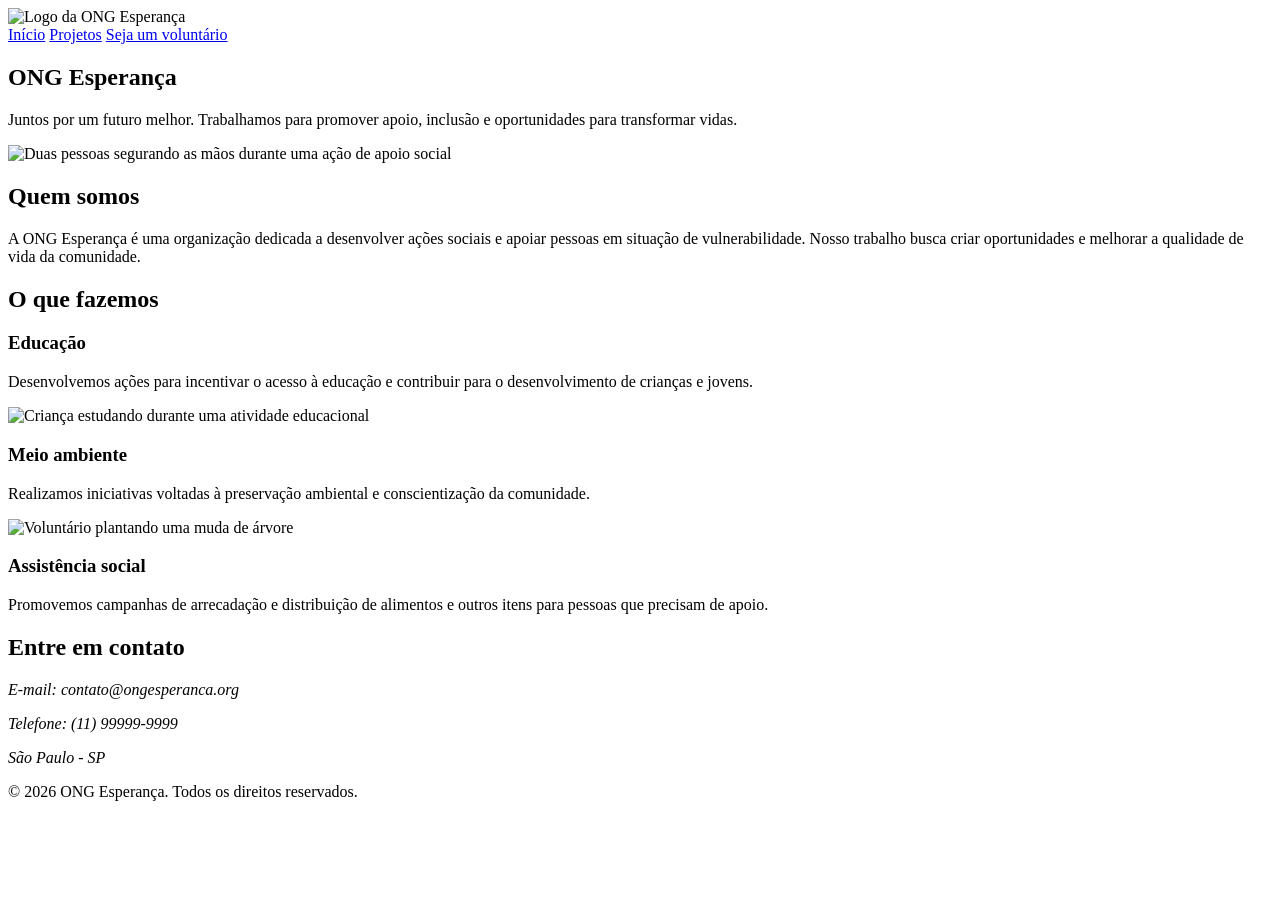
==== index.html @ e415fcd9 "Add files via upload" ====
<!DOCTYPE html>
<html lang="pt-BR">
<head>
    <meta charset="UTF-8">
    <meta name="viewport" content="width=device-width, initial-scale=1.0">
    <meta name="description" content="ONG Esperança - apoio, inclusão e oportunidades para transformar vidas.">
    <title>ONG Esperança | Início</title>
</head>

<body>

    <header>
        <img src="img/logo.png" alt="Logo da ONG Esperança">
        
        <nav aria-label="Navegação principal">
            <a href="index.html">Início</a>
            <a href="projetos.html">Projetos</a>
            <a href="cadastro.html">Seja um voluntário</a>
        </nav>
    </header>

    <main>

        <section>
            <h1>ONG Esperança</h1>

            <p>
                Juntos por um futuro melhor. Trabalhamos para promover
                apoio, inclusão e oportunidades para transformar vidas.
            </p>

            <img src="img/hero-index.jpg"
                 alt="Duas pessoas segurando as mãos durante uma ação de apoio social">
        </section>

        <section>
            <h2>Quem somos</h2>

            <p>
                A ONG Esperança é uma organização dedicada a desenvolver
                ações sociais e apoiar pessoas em situação de vulnerabilidade.
                Nosso trabalho busca criar oportunidades e melhorar a qualidade
                de vida da comunidade.
            </p>
        </section>

        <section>
            <h2>O que fazemos</h2>

            <article>
                <h3>Educação</h3>

                <p>
                    Desenvolvemos ações para incentivar o acesso à educação
                    e contribuir para o desenvolvimento de crianças e jovens.
                </p>

                <img src="img/projetos-educacao.jpg"
                     alt="Criança estudando durante uma atividade educacional">
            </article>

            <article>
                <h3>Meio ambiente</h3>

                <p>
                    Realizamos iniciativas voltadas à preservação ambiental
                    e conscientização da comunidade.
                </p>

                <img src="img/projetos-meio-ambiente.jpg"
                     alt="Voluntário plantando uma muda de árvore">
            </article>

            <article>
                <h3>Assistência social</h3>

                <p>
                    Promovemos campanhas de arrecadação e distribuição de
                    alimentos e outros itens para pessoas que precisam de apoio.
                </p>
            </article>
        </section>

        <section>
            <h2>Entre em contato</h2>

            <address>
                <p>E-mail: contato@ongesperanca.org</p>
                <p>Telefone: (11) 99999-9999</p>
                <p>São Paulo - SP</p>
            </address>
        </section>

    </main>

    <footer>
        <p>&copy; 2026 ONG Esperança. Todos os direitos reservados.</p>
    </footer>

</body>
</html>
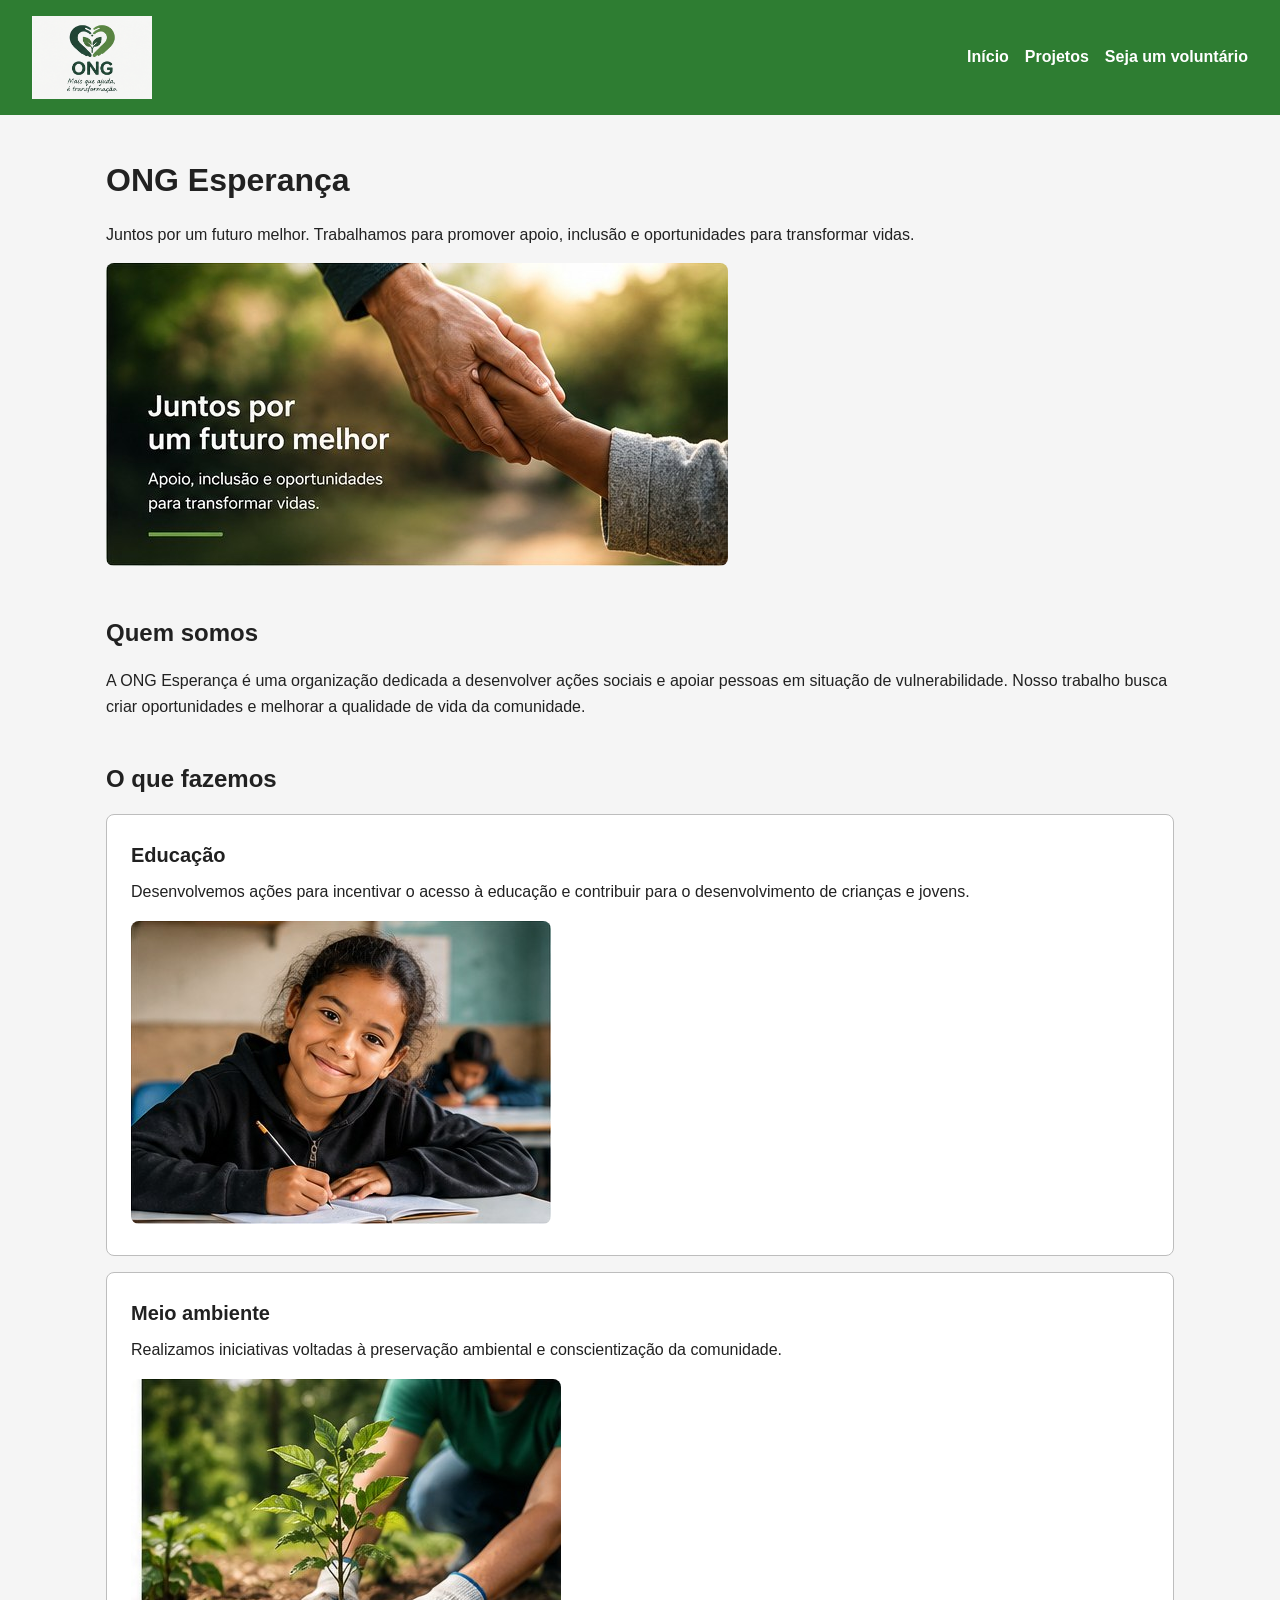
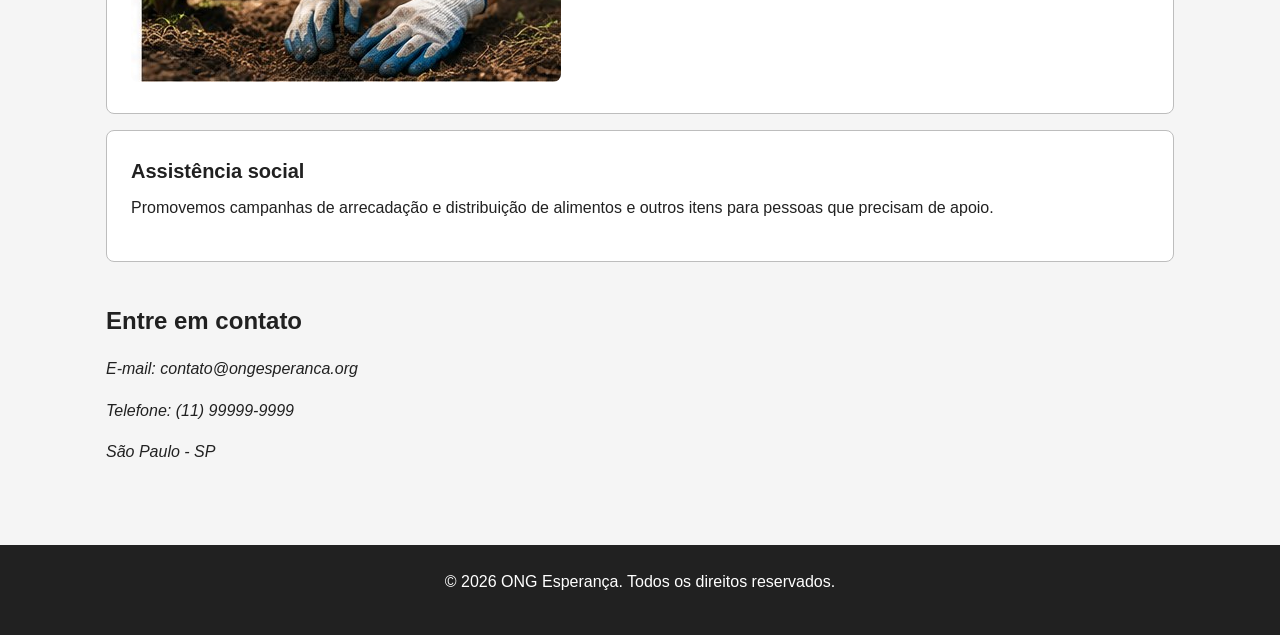
==== commit b9f7da56: "Include stylesheet link in index.html Added a link to the stylesheet in the head section." ====
--- a/index.html
+++ b/index.html
@@ -3,6 +3,7 @@
 <head>
     <meta charset="UTF-8">
     <meta name="viewport" content="width=device-width, initial-scale=1.0">
+    <link rel="stylesheet" href="style.css">
     <meta name="description" content="ONG Esperança - apoio, inclusão e oportunidades para transformar vidas.">
     <title>ONG Esperança | Início</title>
 </head>
@@ -98,4 +99,4 @@
     </footer>
 
 </body>
-</html>+</html>
--- a/style.css
+++ b/style.css
@@ -0,0 +1,210 @@
+/* =========================
+   DESIGN SYSTEM
+========================= */
+
+:root {
+    /* Cores */
+    --cor-primaria: #2E7D32;
+    --cor-secundaria: #66BB6A;
+    --cor-destaque: #FFB300;
+    --cor-fundo: #F5F5F5;
+    --cor-branco: #FFFFFF;
+    --cor-texto: #212121;
+    --cor-texto-secundario: #616161;
+    --cor-borda: #BDBDBD;
+    --cor-erro: #C62828;
+    --cor-sucesso: #2E7D32;
+
+    /* Tipografia */
+    --fonte-xl: 2rem;
+    --fonte-lg: 1.5rem;
+    --fonte-md: 1.25rem;
+    --fonte-base: 1rem;
+    --fonte-sm: 0.875rem;
+
+    /* Espaçamentos */
+    --espaco-1: 8px;
+    --espaco-2: 16px;
+    --espaco-3: 24px;
+    --espaco-4: 32px;
+    --espaco-5: 40px;
+}
+
+/* =========================
+   RESET BÁSICO
+========================= */
+
+* {
+    box-sizing: border-box;
+    margin: 0;
+    padding: 0;
+}
+
+body {
+    font-family: Arial, sans-serif;
+    background-color: var(--cor-fundo);
+    color: var(--cor-texto);
+    line-height: 1.6;
+}
+
+/* =========================
+   ESTRUTURA PRINCIPAL
+========================= */
+
+header,
+main,
+footer {
+    width: 100%;
+}
+
+header {
+    background-color: var(--cor-primaria);
+    color: var(--cor-branco);
+    padding: var(--espaco-2) var(--espaco-4);
+
+    display: flex;
+    align-items: center;
+    justify-content: space-between;
+}
+
+header img {
+    max-width: 120px;
+    height: auto;
+}
+
+nav {
+    display: flex;
+    align-items: center;
+    gap: var(--espaco-2);
+}
+
+nav a {
+    color: var(--cor-branco);
+    text-decoration: none;
+    font-weight: bold;
+    transition: 0.3s;
+}
+
+nav a:hover {
+    color: var(--cor-destaque);
+}
+
+/* =========================
+   CONTEÚDO
+========================= */
+
+main {
+    max-width: 1200px;
+    margin: 0 auto;
+    padding: var(--espaco-5) var(--espaco-2);
+}
+
+section {
+    margin-bottom: var(--espaco-5);
+}
+
+h1 {
+    font-size: var(--fonte-xl);
+    margin-bottom: var(--espaco-2);
+}
+
+h2 {
+    font-size: var(--fonte-lg);
+    margin-bottom: var(--espaco-2);
+}
+
+h3 {
+    font-size: var(--fonte-md);
+    margin-bottom: var(--espaco-1);
+}
+
+p {
+    font-size: var(--fonte-base);
+    margin-bottom: var(--espaco-2);
+}
+
+section img {
+    max-width: 100%;
+    height: auto;
+    border-radius: 8px;
+}
+
+/* =========================
+   CARDS
+========================= */
+
+article {
+    background-color: var(--cor-branco);
+    padding: var(--espaco-3);
+    margin-bottom: var(--espaco-2);
+    border: 1px solid var(--cor-borda);
+    border-radius: 8px;
+}
+
+/* =========================
+   FOOTER
+========================= */
+
+footer {
+    background-color: var(--cor-texto);
+    color: var(--cor-branco);
+    text-align: center;
+    padding: var(--espaco-3);
+}
+
+/* =========================
+   RESPONSIVIDADE
+========================= */
+
+@media (max-width: 1440px) {
+    main {
+        max-width: 1100px;
+    }
+}
+
+@media (max-width: 1024px) {
+    main {
+        padding: var(--espaco-4) var(--espaco-2);
+    }
+}
+
+@media (max-width: 768px) {
+    header {
+        flex-direction: column;
+        gap: var(--espaco-2);
+        text-align: center;
+    }
+
+    nav {
+        flex-wrap: wrap;
+        justify-content: center;
+    }
+}
+
+@media (max-width: 480px) {
+    main {
+        padding: var(--espaco-3) var(--espaco-2);
+    }
+
+    h1 {
+        font-size: var(--fonte-lg);
+    }
+
+    h2 {
+        font-size: var(--fonte-md);
+    }
+
+    nav {
+        flex-direction: column;
+    }
+}
+
+@media (max-width: 320px) {
+    body {
+        font-size: var(--fonte-sm);
+    }
+
+    header img {
+        max-width: 100px;
+    }
+}
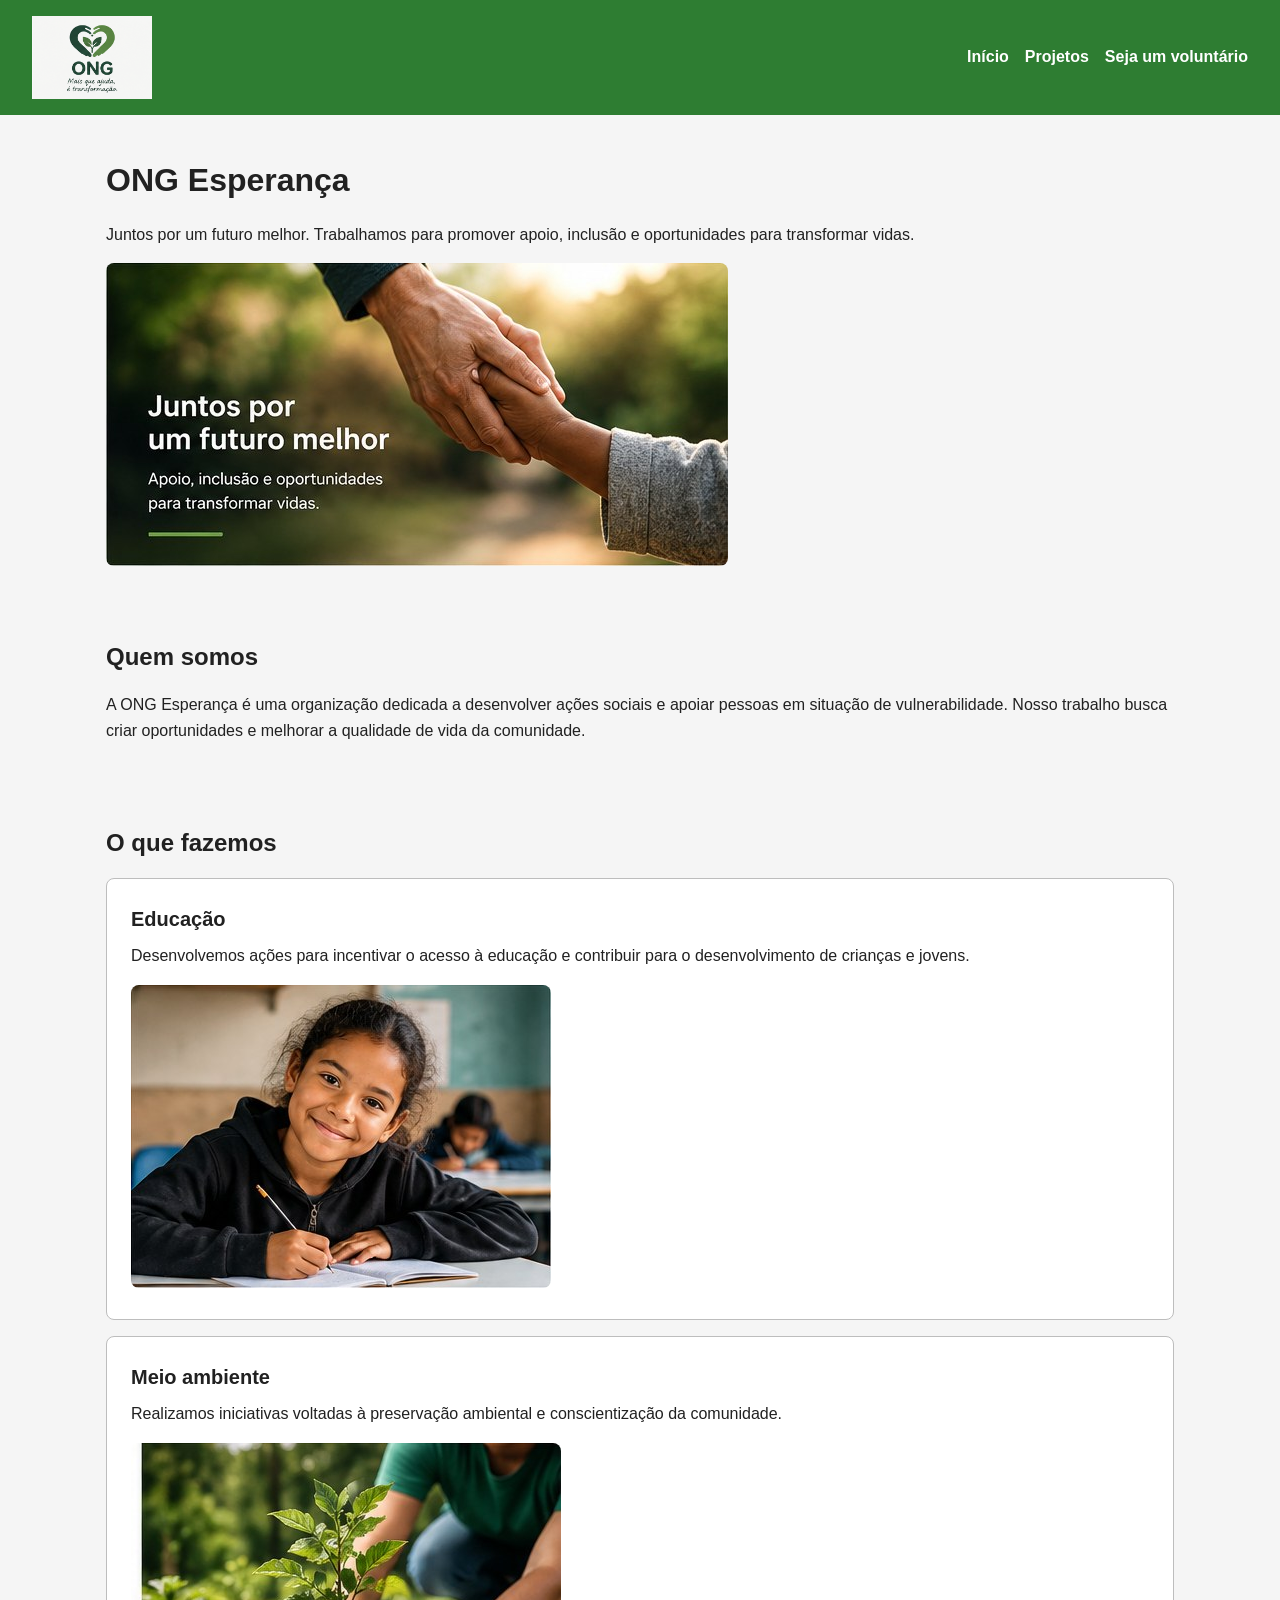
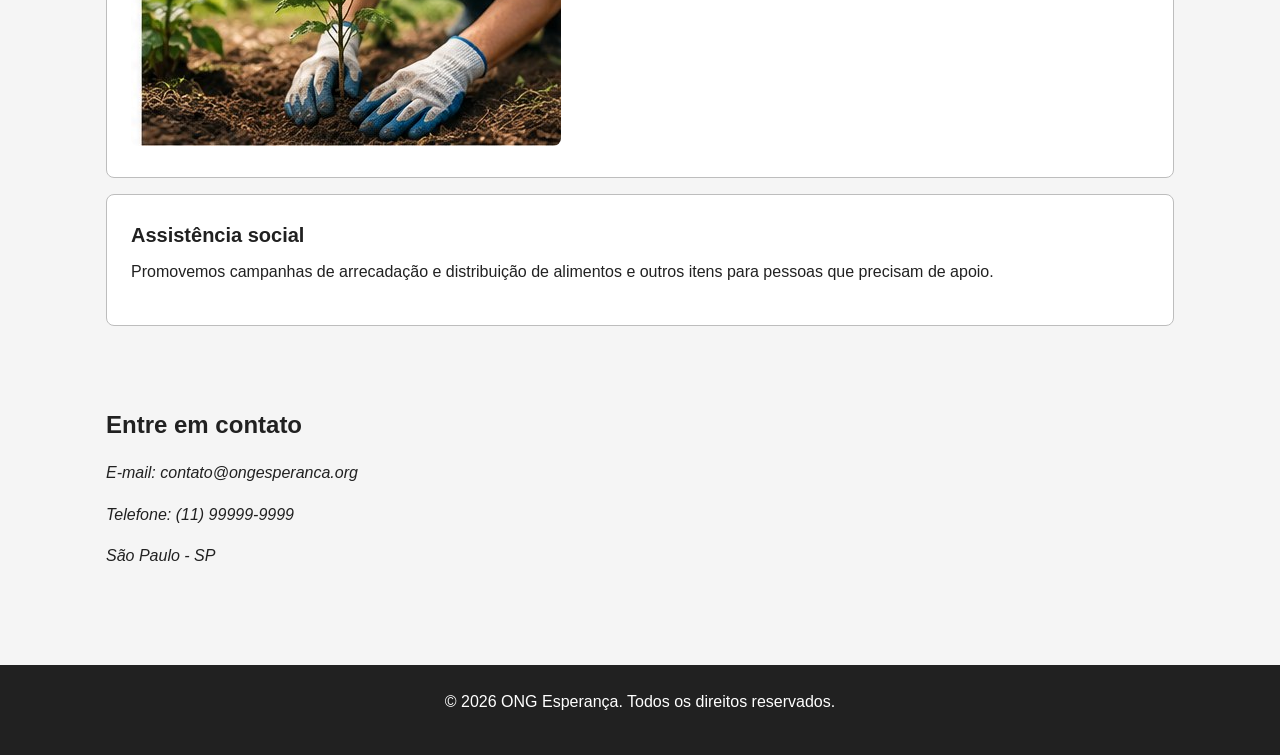
==== commit cb325e8f: "Add script tag for main.js in index.html" ====
--- a/index.html
+++ b/index.html
@@ -7,7 +7,7 @@
     <meta name="description" content="ONG Esperança - apoio, inclusão e oportunidades para transformar vidas.">
     <title>ONG Esperança | Início</title>
 </head>
-
+<script type="module" src="js/main.js"></script>
 <body>
 
     <header>
--- a/style.css
+++ b/style.css
@@ -151,7 +151,76 @@
     text-align: center;
     padding: var(--espaco-3);
 }
-
+/* =========================
+   GRID PRINCIPAL
+========================= */
+
+main {
+    display: grid;
+    grid-template-columns: repeat(12, 1fr);
+    gap: var(--espaco-3);
+}
+
+/* Seções ocupam toda a largura */
+main > section {
+    grid-column: 1 / -1;
+}
+
+/* Cards organizados dentro da grade */
+main > section article {
+    grid-column: span 4;
+}
+/* =========================
+   BADGES
+========================= */
+
+.badge {
+    display: inline-block;
+    padding: 4px 10px;
+    border-radius: 20px;
+    font-size: var(--fonte-sm);
+    font-weight: bold;
+}
+
+.badge-projeto {
+    background-color: var(--cor-secundaria);
+    color: var(--cor-texto);
+}
+
+.badge-voluntario {
+    background-color: var(--cor-destaque);
+    color: var(--cor-texto);
+}
+
+
+/* =========================
+   ALERTAS
+========================= */
+
+.alert {
+    padding: var(--espaco-2);
+    margin-bottom: var(--espaco-2);
+    border-radius: 6px;
+    border: 1px solid;
+}
+
+.alert-sucesso {
+    background-color: #E8F5E9;
+    border-color: var(--cor-sucesso);
+    color: var(--cor-sucesso);
+}
+
+.alert-erro {
+    background-color: #FFEBEE;
+    border-color: var(--cor-erro);
+    color: var(--cor-erro);
+}
+
+.alert-aviso {
+    background-color: #FFF8E1;
+    border-color: var(--cor-destaque);
+    color: #795548;
+}
 /* =========================
    RESPONSIVIDADE
 ========================= */
@@ -170,6 +239,9 @@
 
 @media (max-width: 768px) {
     header {
+       main > section article {
+    grid-column: span 6;
+}
         flex-direction: column;
         gap: var(--espaco-2);
         text-align: center;
@@ -182,6 +254,9 @@
 }
 
 @media (max-width: 480px) {
+   main > section article {
+    grid-column: 1 / -1;
+}
     main {
         padding: var(--espaco-3) var(--espaco-2);
     }
@@ -208,3 +283,14 @@
         max-width: 100px;
     }
 }
+.toast {
+    position: fixed;
+    right: 20px;
+    bottom: 20px;
+    background-color: var(--cor-primaria);
+    color: var(--cor-branco);
+    padding: var(--espaco-2);
+    border-radius: 6px;
+    box-shadow: 0 4px 10px rgba(0, 0, 0, 0.2);
+    z-index: 1000;
+}
